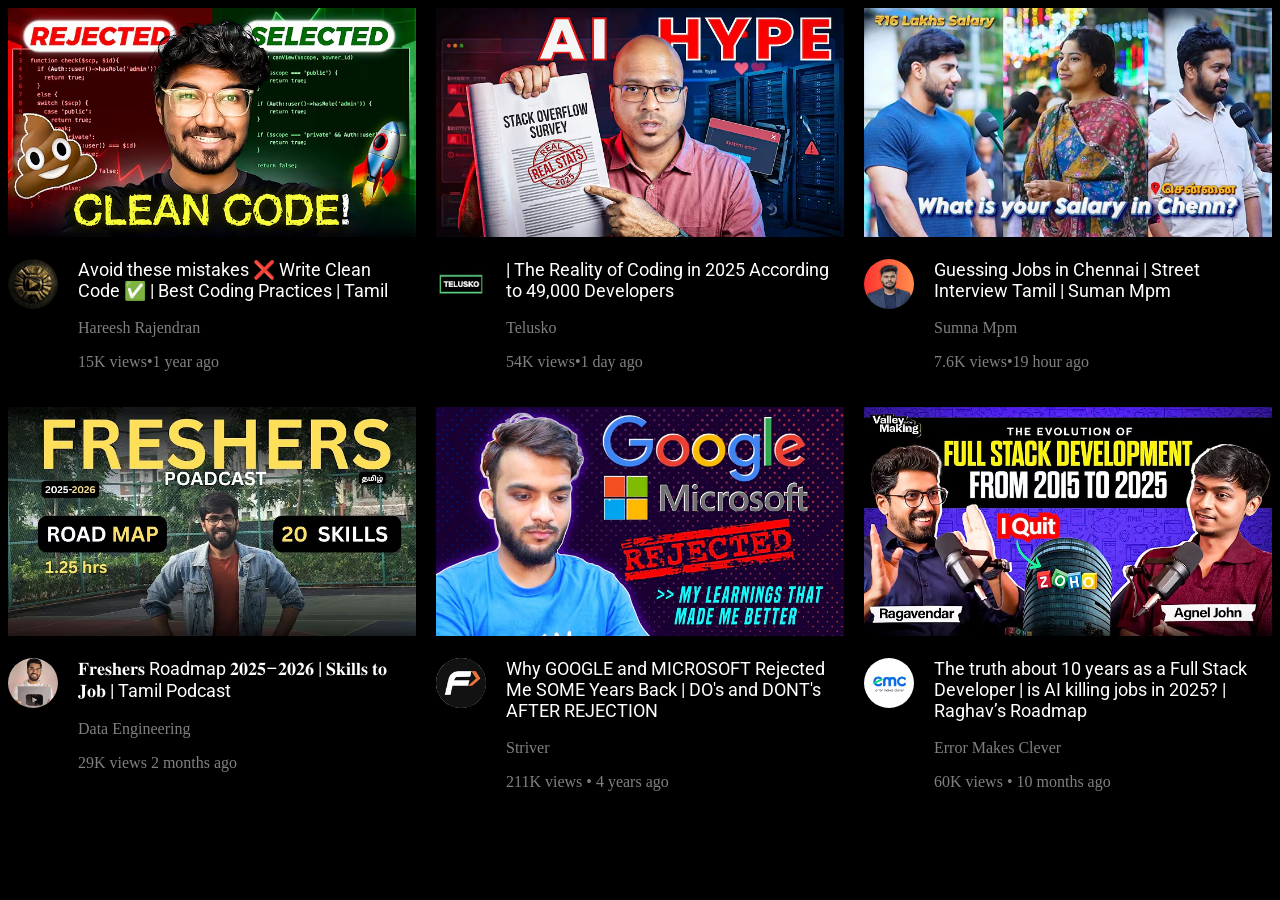
==== index.html @ eb1aad5f "Rename youtube.html to index.html" ====
<!DOCTYPE html>
<html>
    <head>
        <title>Youtube Web Page</title>
        <link href="style.css" rel="stylesheet">
        <link rel="preconnect" href="https://fonts.googleapis.com">
        <link rel="preconnect" href="https://fonts.gstatic.com" crossorigin>
        <link href="https://fonts.googleapis.com/css2?family=BBH+Hegarty&family=Roboto:ital,wght@0,100..900;1,100..900&display=swap" rel="stylesheet">
        <style>
            .title
            {
                font-family:Roboto;
                font-size: 18px;
                color:white;
            }
        </style>
    </head>
    <body>
        <div class="main">
            <div class="div-main">
            <div>
                <img class="image" src="Images/rajendran.avif">
            </div>
            <div class="description">
                <div class="logo">
                    <img class="logo-image" src="channel-logo/hareesh-rajendran.jpg">
                </div>
                <div class="text">
                    <div>
                        <p class="title">
Avoid these mistakes ❌ Write Clean Code ✅ | Best Coding Practices | Tamil
                        </p>
                    </div>
                    <div>
                        <p class="channel-name">
                            Hareesh Rajendran
                        </p>
                    </div>
                    <div>
                        <p class="stats">
                            15K views•1 year ago
                        </p>
                    </div>
                </div>
            </div>
        </div>
        <div class="div-main">
            <div>
                <img class="image" src="Images/telusko.avif">
            </div>
            <div class="description">
                <div class="logo">
                    <img class="logo-image" src="channel-logo/Telusko.jpg">
                </div>
                <div class="text">
                    <div>
                        <p class="title">
|           The Reality of Coding in 2025 According to 49,000 Developers
                        </p>
                    </div>
                    <div>
                        <p class="channel-name">
                            Telusko
                        </p>
                    </div>
                    <div>
                        <p class="stats">
                            54K views•1 day ago
                        </p>
                    </div>
                </div>
            </div>
        </div>
        <div class="div-main">
            <div>
                <img class="image" src="Images/suman.avif">
            </div>
            <div class="description">
                <div class="logo">
                    <img class="logo-image" src="channel-logo/suman.jpg">
                </div>
                <div class="text">
                    <div>
                        <p class="title">

Guessing Jobs in Chennai | Street Interview Tamil | Suman Mpm 
                        </p>
                    </div>
                    <div>
                        <p class="channel-name">
                            Sumna Mpm
                        </p>
                    </div>
                    <div>
                        <p class="stats">
                            7.6K views•19 hour ago
                        </p>
                    </div>
                </div>
            </div>
        </div>
        <div class="div-main">
            <div>
                <img class="image" src="Images/gowdham.avif">
            </div>
            <div class="description">
                <div class="logo">
                    <img class="logo-image" src="channel-logo/data engineering.jpg">
                </div>
                <div class="text">
                    <div>
                        <p class="title">
𝐅𝐫𝐞𝐬𝐡𝐞𝐫𝐬 Roadmap 𝟐𝟎𝟐𝟓–𝟐𝟎𝟐𝟔 | 𝐒𝐤𝐢𝐥𝐥𝐬 𝐭𝐨 𝐉𝐨𝐛 | Tamil Podcast                        </p>
                    </div>
                    <div>
                        <p class="channel-name">
                            Data Engineering

                        </p>
                    </div>
                    <div>
                        <p class="stats">
                            29K views  2 months ago
                        </p>
                    </div>
                </div>
            </div>
        </div>
        <div class="div-main">
            <div>
                <img class="image" src="Images/striver.avif">
            </div>
            <div class="description">
                <div class="logo">
                    <img class="logo-image" src="channel-logo/takeuforward.jpg">
                </div>
                <div class="text">
                    <div>
                        <p class="title">
Why GOOGLE and MICROSOFT Rejected Me SOME Years Back | DO's and DONT's AFTER REJECTION        </div>
                    <div>
                        <p class="channel-name">
                            Striver
                        </p>
                    </div>
                    <div>
                        <p class="stats">
                            211K views • 4 years ago
                        </p>
                    </div>
                </div>
            </div>
        </div>
        <div class="div-main">
            <div>
                <img class="image" src="Images/emc.avif">
            </div>
            <div class="description">
                <div class="logo">
                    <img class="logo-image" src="channel-logo/errormakesclever.jpg">
                </div>
                <div class="text">
                    <div>
                        <p class="title">
The truth about 10 years as a Full Stack Developer | is AI killing jobs in 2025? | Raghav’s Roadmap
                        </p>
                    </div>
                    <div>
                        <p class="channel-name">
                            Error Makes Clever
                        </p>
                    </div>
                    <div>
                        <p class="stats">
                            60K views • 10 months ago
                        </p>
                    </div>
                </div>
            </div>
        </div>
        </div>
    </body>
</html>
---- style.css ----
body
{
    background-color:black;
}
.main
{
    display:grid;
    grid-template-columns:1fr 1fr 1fr;
    column-gap:20px;
    row-gap:20px;
}
.image
{
    width:100%;
}
.channel-name,.stats
{
    color:grey;
}
.description
{
    display:grid;
    grid-template-columns:70px 1fr;
}
.logo-image
{
    width:50px;
    height:50px;
    border-radius:25px;
    margin-top:18px;
}
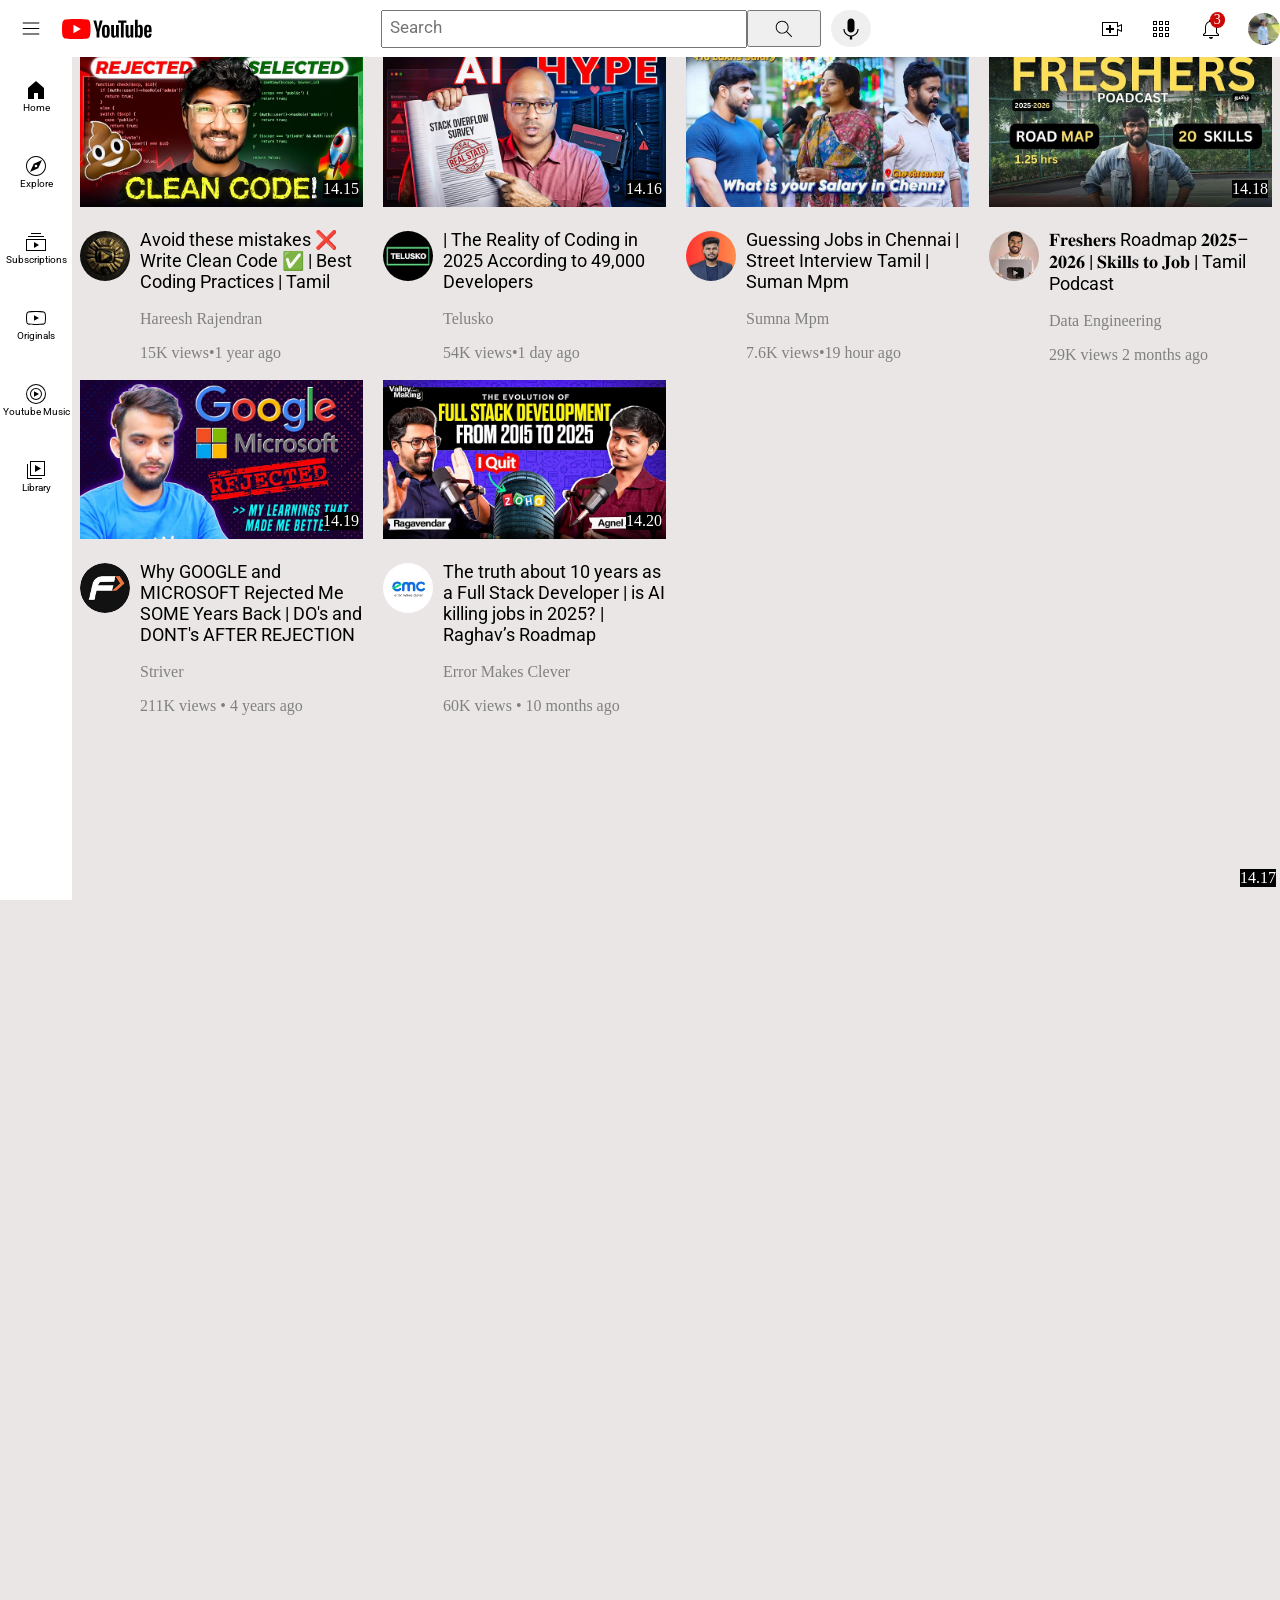
==== commit 06e752bf: "final web page using @media query" ====
--- a/index.html
+++ b/index.html
@@ -2,24 +2,89 @@
 <html>
     <head>
         <title>Youtube Web Page</title>
-        <link href="style.css" rel="stylesheet">
+        <link rel="stylesheet" href="style/general.css">
+        <link rel="stylesheet" href="style/video.css">
+        <link rel="stylesheet" href="style/header.css">
+        <link rel="stylesheet" href="style/sidebar.css">
         <link rel="preconnect" href="https://fonts.googleapis.com">
         <link rel="preconnect" href="https://fonts.gstatic.com" crossorigin>
+        <link rel="stylesheet" href="general.css">
         <link href="https://fonts.googleapis.com/css2?family=BBH+Hegarty&family=Roboto:ital,wght@0,100..900;1,100..900&display=swap" rel="stylesheet">
         <style>
-            .title
+            .search-bar::placeholder
             {
                 font-family:Roboto;
-                font-size: 18px;
-                color:white;
+                font-size:17px;
+                padding-left:5px;
             }
         </style>
     </head>
     <body>
+        <div class="header">
+           
+            <div class="left-section">
+                <img class="hamber-menu" src="header icon/hamburger-menu.svg">
+                <img class="youtube-logo" src="header icon/youtube-logo.svg">
+            </div>
+            <div class="middle-section"> 
+                <input class="search-bar" type="text" placeholder="Search">
+                <button class="search-button">
+                        <img class="search-icon-image" src="header icon/search.svg">
+                        <div class="tooltip">Search</div>
+                <button class="voice-icon">
+                    <img   src="header icon/voice-search-icon.svg">
+                    <div class="tooltip">Search with your voice</div>
+                </button> 
+            </div>
+            <div class="right-section">
+                <div class="upload">
+                    <img class="upload-image" src="header icon/upload.svg">
+                    <div class="tooltip">Create</div>
+                </div>
+                <div class="apps">
+                    <img class="apps-image" src="header icon/youtube-apps.svg">
+                    <div class="tooltip">Youtube apps</div>
+                </div>
+
+                <div class="notification">
+                    <img class="notification-image" src="header icon/notifications.svg">
+                    <div class="notification-count"> 3</div>
+                    <div class="tooltip">Notifications</div>
+                </div>
+                <img class="profile-picture" src="header icon/channels4_profile.jpg">
+            </div>
+        </div>
+        <div class="sidebar">
+            <div class="side-link">
+                <img src="sidebar-logo/home.svg">
+                <div>Home</div>
+            </div>
+            <div class="side-link">
+                <img src="sidebar-logo/explore.svg">
+                <div>Explore</div>
+            </div>
+            <div class="side-link">
+                <img src="sidebar-logo/subscriptions.svg">
+                <div>Subscriptions</div>
+            </div>
+            <div class="side-link">
+                <img src="sidebar-logo/originals.svg">
+                <div>Originals</div>
+            </div>
+            <div class="side-link">
+                <img src="sidebar-logo/youtube-music.svg">
+                <div>Youtube Music</div>
+            </div>
+            <div class="side-link">
+                <img src="sidebar-logo/library.svg">
+                <div>Library</div>
+            </div>
+        </div>
         <div class="main">
             <div class="div-main">
-            <div>
+            <div class="thumbnail">
                 <img class="image" src="Images/rajendran.avif">
+                <div class="time"> 14.15 </div>
             </div>
             <div class="description">
                 <div class="logo">
@@ -45,8 +110,9 @@
             </div>
         </div>
         <div class="div-main">
-            <div>
+            <div class="thumbnail">
                 <img class="image" src="Images/telusko.avif">
+                 <div class="time">14.16</div>
             </div>
             <div class="description">
                 <div class="logo">
@@ -72,8 +138,11 @@
             </div>
         </div>
         <div class="div-main">
-            <div>
+            <div class="thumnail">
                 <img class="image" src="Images/suman.avif">
+                <div class="time">
+                    14.17
+                </div>
             </div>
             <div class="description">
                 <div class="logo">
@@ -100,8 +169,11 @@
             </div>
         </div>
         <div class="div-main">
-            <div>
+            <div class="thumbnail">
                 <img class="image" src="Images/gowdham.avif">
+                <div class="time">
+                    14.18
+                </div>
             </div>
             <div class="description">
                 <div class="logo">
@@ -127,8 +199,11 @@
             </div>
         </div>
         <div class="div-main">
-            <div>
+            <div class="thumbnail">
                 <img class="image" src="Images/striver.avif">
+                <div class="time">
+                    14.19
+                </div>
             </div>
             <div class="description">
                 <div class="logo">
@@ -152,8 +227,11 @@
             </div>
         </div>
         <div class="div-main">
-            <div>
+            <div class="thumbnail">
                 <img class="image" src="Images/emc.avif">
+                <div class="time">
+                    14.20
+                </div>
             </div>
             <div class="description">
                 <div class="logo">
@@ -180,4 +258,4 @@
         </div>
         </div>
     </body>
-</html>
+</html>
--- a/style/general.css
+++ b/style/general.css
@@ -0,0 +1,14 @@
+.title
+            {
+                font-family:Roboto;
+                font-size: 18px;
+                color:white;
+            }
+body
+{
+    padding-top:40px;
+    padding-left:72px;
+    padding-bottom:1000px;
+    background-color:rgb(235, 230, 230);
+}
+
--- a/style/video.css
+++ b/style/video.css
@@ -0,0 +1,69 @@
+.main
+{
+    display:grid;
+    grid-template-columns:1fr 1fr 1fr;
+    column-gap:20px;
+    
+}
+.image
+{
+    width:100%;
+}
+.description
+{
+    display:grid;
+    grid-template-columns:60px 1fr;
+    
+}
+.title
+{
+    color:black;
+}
+.channel-name,.stats
+{
+    color:grey;
+}
+.logo-image
+{
+    width:50px;
+    height:50px;
+    border-radius:25px;
+    margin-top:20px;
+}
+.thumbnail
+{
+    position:relative;
+}
+.time
+{
+    background-color:black;
+    color:white;
+    position:absolute;
+    right:4px;
+    bottom:13px;
+}
+@media (min-width:1000px)
+{
+    .main{
+        grid-template-columns:1fr 1fr 1fr 1fr;
+    }
+}
+@media (max-width:750px)
+{
+    .main{
+        grid-template-columns:1fr 1fr 1fr;
+    }
+}
+@media(max-width:600px)
+{
+    .main{
+        grid-template-columns:1fr 1fr;
+    }
+}
+@media(max-width:500px)
+{
+    .main
+    {
+        grid-template-columns:1fr;
+    }
+}
--- a/style/header.css
+++ b/style/header.css
@@ -0,0 +1,171 @@
+.header
+{
+    display:flex;
+    position:fixed;
+    flex-direction:row;
+    height:57px;
+    justify-content:space-between;
+    left:0px;
+    right:0px;
+    top:0px;
+    background-color:white;
+    border-bottom-color:white;
+    z-index:1;
+}
+.left-section
+{
+    display:flex;
+    align-items:center;
+}
+.hamber-menu
+{
+    height:22px;
+    width:22px;
+    padding-left:20px;
+    padding-right:20px;
+}
+.youtube-logo
+{
+    
+    height:20px;
+    width:90px;
+}
+.middle-section
+{
+        display:flex;
+        flex:1;
+        justify-content:center;
+        align-items:center;
+}
+.search-bar
+{
+    height:32px;
+    flex:1;
+    width:0px;
+    max-width:358px;
+}
+.search-button
+{
+    height:36.5px;
+    margin-right:10px;
+    position:relative;
+}
+.search-button .tooltip
+{
+
+    color:white;
+    background-color:rgb(119, 114, 114);
+    padding-left:8px;
+    padding-right:8px;
+    padding-top:6px;
+    padding-bottom:6px;
+    margin-top:5px;
+    opacity:0;
+    border-radius:3px; 
+    pointer-events: none;  
+}
+.search-button:hover .tooltip
+{
+    opacity:1;
+}
+.search-icon-image
+{
+    width:32px;
+    height:22px;
+    padding-top:5px;
+}
+.voice-icon
+{
+    display:flex;
+    justify-content:center;
+    align-items:center;
+    height:36.5px;
+    width:40px;
+    border-radius:20px;
+    border:none;
+    position:relative;
+}
+.voice-icon .tooltip
+{
+    color:white;
+    position:absolute;
+    background-color:rgb(119, 114, 114);
+    border-radius:3px;
+    padding-left:8px;
+    padding-right:8px;
+    padding-top:6px;
+    padding-bottom:6px;
+    margin-top:70px;
+    white-space:nowrap;
+    pointer-events:none;
+    opacity:0;
+   
+}
+.voice-icon:hover .tooltip
+{
+    opacity:1;
+}
+.right-section
+{
+    width:180px;
+    display:flex;
+    align-items:center;
+    justify-content:space-between;
+    flex-shrink:0;
+}
+.upload-image,.apps-image,.notification-image
+{
+    display:flex;
+    height:24px;
+    width:24px;
+}
+.upload,.apps,.notification
+{
+    display:flex;
+    position:relative;
+    justify-content:center;
+    align-items:center;
+}
+.upload .tooltip,.apps .tooltip,.notification .tooltip
+{
+    position:absolute;
+    color:white;
+    font-family:Roboto;
+    background-color:rgb(119, 114, 114);
+    margin-top:50px;
+    padding-top:3px;
+    padding-bottom:3px;
+    padding-left:2px;
+    padding-right:2px;
+    border-radius:2px;
+    pointer-events:none;
+    white-space:nowrap;
+    opacity:0;
+}
+.upload:hover .tooltip,.apps:hover .tooltip,.notification:hover .tooltip
+{
+    opacity:1;
+}
+.profile-picture
+{
+    height:32px;
+    width:32px;
+    border-radius:16px;
+}
+.notification
+{
+    position:relative;
+}
+.notification-count
+{
+    position:absolute;
+    background-color:rgb(203, 8, 8);
+    color:white;
+    font-size:14px;
+    top:-5px;;
+    right:-2px;
+    padding-left:4px;
+    padding-right:4px;
+    border-radius:10px;
+}
+
--- a/style/sidebar.css
+++ b/style/sidebar.css
@@ -0,0 +1,38 @@
+.sidebar
+{  
+    display:flex;
+    flex-direction:column;
+    background-color:white;
+    position:fixed;
+    left:0;
+    bottom:0;
+    top:57px;
+    width:72px;
+}
+.side-link
+{
+    display:flex;
+    flex-direction:column;
+    justify-content:center;
+    align-items:center;
+    height:76px;
+}
+.side-link img
+{
+    width:24px;
+    height:24px;
+}
+.sidebar div
+{
+    font-family:Roboto;
+    font-size:10px;
+}
+.side-link:hover
+{
+    background-color:rgb(226, 220, 220);
+    cursor:pointer;
+}
+.side-link:active
+{
+    background-color:red;
+}
